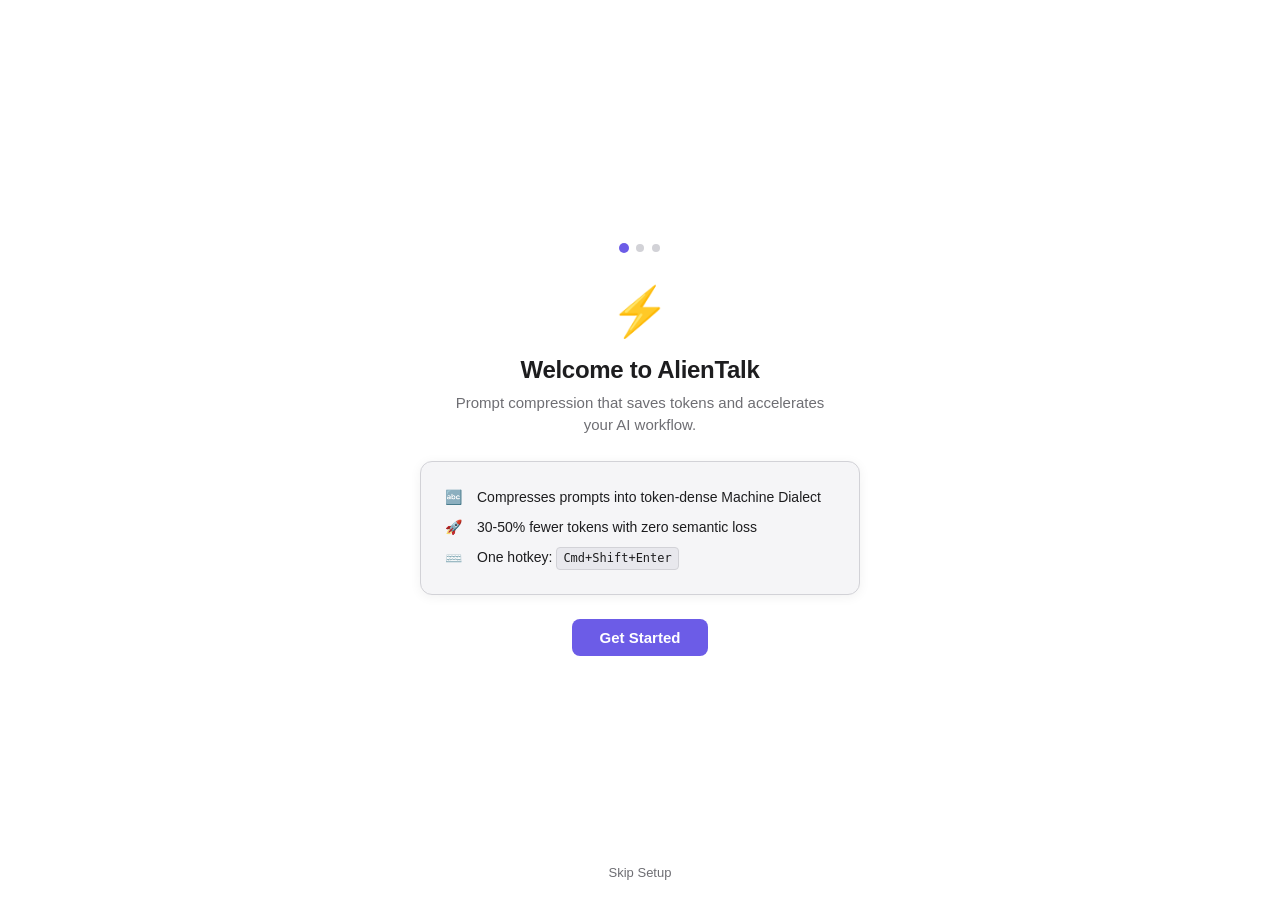
==== desktop/ui/onboarding/index.html @ 316e5a04 "feat: extract pure Rust engine crate (sharp-engine) Cargo workspace with engine/ as standalone crate" ====
<!DOCTYPE html>
<html lang="en">
<head>
  <meta charset="UTF-8">
  <meta name="viewport" content="width=device-width, initial-scale=1.0">
  <title>AlienTalk Setup</title>
  <link rel="stylesheet" href="styles.css">
</head>
<body>
  <div class="onboarding">
    <!-- Progress dots -->
    <div class="progress">
      <span class="dot active" data-step="1"></span>
      <span class="dot" data-step="2"></span>
      <span class="dot" data-step="3"></span>
    </div>

    <!-- Step 1: Welcome -->
    <div class="step active" id="step-1">
      <div class="icon">⚡</div>
      <h1>Welcome to AlienTalk</h1>
      <p class="subtitle">Prompt compression that saves tokens and accelerates your AI workflow.</p>
      <div class="info-card">
        <div class="info-row">
          <span class="info-icon">🔤</span>
          <span>Compresses prompts into token-dense Machine Dialect</span>
        </div>
        <div class="info-row">
          <span class="info-icon">🚀</span>
          <span>30-50% fewer tokens with zero semantic loss</span>
        </div>
        <div class="info-row">
          <span class="info-icon">⌨️</span>
          <span>One hotkey: <kbd>Cmd+Shift+Enter</kbd></span>
        </div>
      </div>
      <button class="btn primary" id="btn-start">Get Started</button>
    </div>

    <!-- Step 2: Extension Install -->
    <div class="step" id="step-2">
      <div class="icon">🧩</div>
      <h1>Install the Extension</h1>
      <p class="subtitle">The Chrome extension enables compression directly in ChatGPT, Claude, and other AI tools.</p>
      <div class="info-card">
        <h3>Load Unpacked (Developer Mode)</h3>
        <ol class="install-steps">
          <li>Open <code>chrome://extensions</code></li>
          <li>Enable <strong>Developer mode</strong> (top right)</li>
          <li>Click <strong>Load unpacked</strong></li>
          <li>Select the <code>extension/</code> folder from AlienTalk</li>
        </ol>
      </div>
      <div class="btn-row">
        <button class="btn secondary" id="btn-back-1">Back</button>
        <button class="btn primary" id="btn-next-2">Next</button>
      </div>
    </div>

    <!-- Step 3: Test Compress -->
    <div class="step" id="step-3">
      <div class="icon">🧪</div>
      <h1>Try It Out</h1>
      <p class="subtitle">Type a prompt below and see how AlienTalk compresses it.</p>
      <textarea id="test-input" placeholder="e.g. I want you to explain step by step how binary search works. Be concise and give examples." rows="3"></textarea>
      <button class="btn secondary compress-btn" id="btn-compress">Compress</button>
      <div id="result-area" class="result-area hidden">
        <label>Compressed:</label>
        <div id="result-text" class="result-text"></div>
      </div>
      <div class="btn-row">
        <button class="btn secondary" id="btn-back-2">Back</button>
        <button class="btn primary" id="btn-done">Done</button>
      </div>
    </div>

    <!-- Skip link -->
    <a href="#" class="skip-link" id="btn-skip">Skip Setup</a>
  </div>

  <script src="script.js"></script>
</body>
</html>
---- desktop/ui/onboarding/styles.css ----
/* AlienTalk Onboarding — clean, minimal, dark-mode aware */

:root {
  --bg: #ffffff;
  --bg-card: #f5f5f7;
  --text: #1d1d1f;
  --text-secondary: #6e6e73;
  --accent: #6c5ce7;
  --accent-hover: #5a4bd1;
  --border: #d2d2d7;
  --kbd-bg: #e8e8ed;
  --code-bg: #f0f0f3;
  --result-bg: #f0f0f3;
  --radius: 12px;
  --shadow: 0 2px 12px rgba(0, 0, 0, 0.06);
}

@media (prefers-color-scheme: dark) {
  :root {
    --bg: #1c1c1e;
    --bg-card: #2c2c2e;
    --text: #f5f5f7;
    --text-secondary: #98989d;
    --accent: #7c6cf0;
    --accent-hover: #8d7ff5;
    --border: #38383a;
    --kbd-bg: #3a3a3c;
    --code-bg: #2c2c2e;
    --result-bg: #2c2c2e;
    --shadow: 0 2px 12px rgba(0, 0, 0, 0.3);
  }
}

* {
  margin: 0;
  padding: 0;
  box-sizing: border-box;
}

body {
  font-family: -apple-system, BlinkMacSystemFont, "SF Pro Display", "Segoe UI", sans-serif;
  background: var(--bg);
  color: var(--text);
  -webkit-font-smoothing: antialiased;
  overflow: hidden;
  user-select: none;
}

.onboarding {
  display: flex;
  flex-direction: column;
  align-items: center;
  justify-content: center;
  min-height: 100vh;
  padding: 32px 40px;
  position: relative;
}

/* Progress dots */
.progress {
  display: flex;
  gap: 8px;
  margin-bottom: 32px;
}

.dot {
  width: 8px;
  height: 8px;
  border-radius: 50%;
  background: var(--border);
  transition: background 0.3s ease, transform 0.3s ease;
}

.dot.active {
  background: var(--accent);
  transform: scale(1.25);
}

.dot.done {
  background: var(--accent);
  opacity: 0.5;
}

/* Steps */
.step {
  display: none;
  flex-direction: column;
  align-items: center;
  text-align: center;
  width: 100%;
  max-width: 440px;
  animation: fadeIn 0.3s ease;
}

.step.active {
  display: flex;
}

@keyframes fadeIn {
  from { opacity: 0; transform: translateY(8px); }
  to { opacity: 1; transform: translateY(0); }
}

.icon {
  font-size: 48px;
  margin-bottom: 16px;
}

h1 {
  font-size: 24px;
  font-weight: 700;
  letter-spacing: -0.3px;
  margin-bottom: 8px;
}

.subtitle {
  font-size: 15px;
  color: var(--text-secondary);
  line-height: 1.5;
  margin-bottom: 24px;
  max-width: 380px;
}

/* Info card */
.info-card {
  background: var(--bg-card);
  border: 1px solid var(--border);
  border-radius: var(--radius);
  padding: 20px;
  width: 100%;
  margin-bottom: 24px;
  text-align: left;
  box-shadow: var(--shadow);
}

.info-card h3 {
  font-size: 14px;
  font-weight: 600;
  margin-bottom: 12px;
  color: var(--text-secondary);
  text-transform: uppercase;
  letter-spacing: 0.5px;
}

.info-row {
  display: flex;
  align-items: center;
  gap: 12px;
  font-size: 14px;
  line-height: 1.6;
  padding: 4px 0;
}

.info-icon {
  flex-shrink: 0;
  width: 24px;
  text-align: center;
}

.install-steps {
  padding-left: 20px;
  font-size: 14px;
  line-height: 1.8;
}

.install-steps li {
  padding: 2px 0;
}

kbd {
  display: inline-block;
  background: var(--kbd-bg);
  border-radius: 4px;
  padding: 1px 6px;
  font-family: "SF Mono", Menlo, monospace;
  font-size: 12px;
  border: 1px solid var(--border);
}

code {
  background: var(--code-bg);
  border-radius: 4px;
  padding: 1px 6px;
  font-family: "SF Mono", Menlo, monospace;
  font-size: 13px;
}

/* Buttons */
.btn {
  padding: 10px 28px;
  border: none;
  border-radius: 8px;
  font-size: 15px;
  font-weight: 600;
  cursor: pointer;
  transition: all 0.2s ease;
}

.btn.primary {
  background: var(--accent);
  color: #fff;
}

.btn.primary:hover {
  background: var(--accent-hover);
  transform: translateY(-1px);
}

.btn.primary:active {
  transform: translateY(0);
}

.btn.secondary {
  background: var(--bg-card);
  color: var(--text);
  border: 1px solid var(--border);
}

.btn.secondary:hover {
  background: var(--border);
}

.btn-row {
  display: flex;
  gap: 12px;
  margin-top: 0;
}

.compress-btn {
  margin-bottom: 16px;
  align-self: flex-start;
}

/* Textarea */
textarea {
  width: 100%;
  padding: 12px 16px;
  border: 1px solid var(--border);
  border-radius: var(--radius);
  background: var(--bg-card);
  color: var(--text);
  font-family: inherit;
  font-size: 14px;
  line-height: 1.5;
  resize: none;
  margin-bottom: 12px;
  transition: border-color 0.2s ease;
}

textarea:focus {
  outline: none;
  border-color: var(--accent);
}

textarea::placeholder {
  color: var(--text-secondary);
}

/* Result area */
.result-area {
  width: 100%;
  margin-bottom: 20px;
  text-align: left;
}

.result-area.hidden {
  display: none;
}

.result-area label {
  display: block;
  font-size: 12px;
  font-weight: 600;
  color: var(--text-secondary);
  text-transform: uppercase;
  letter-spacing: 0.5px;
  margin-bottom: 6px;
}

.result-text {
  background: var(--result-bg);
  border: 1px solid var(--border);
  border-radius: var(--radius);
  padding: 12px 16px;
  font-family: "SF Mono", Menlo, monospace;
  font-size: 13px;
  line-height: 1.5;
  white-space: pre-wrap;
  word-break: break-word;
  min-height: 40px;
  animation: fadeIn 0.2s ease;
}

/* Skip link */
.skip-link {
  position: absolute;
  bottom: 20px;
  font-size: 13px;
  color: var(--text-secondary);
  text-decoration: none;
  transition: color 0.2s ease;
}

.skip-link:hover {
  color: var(--text);
}
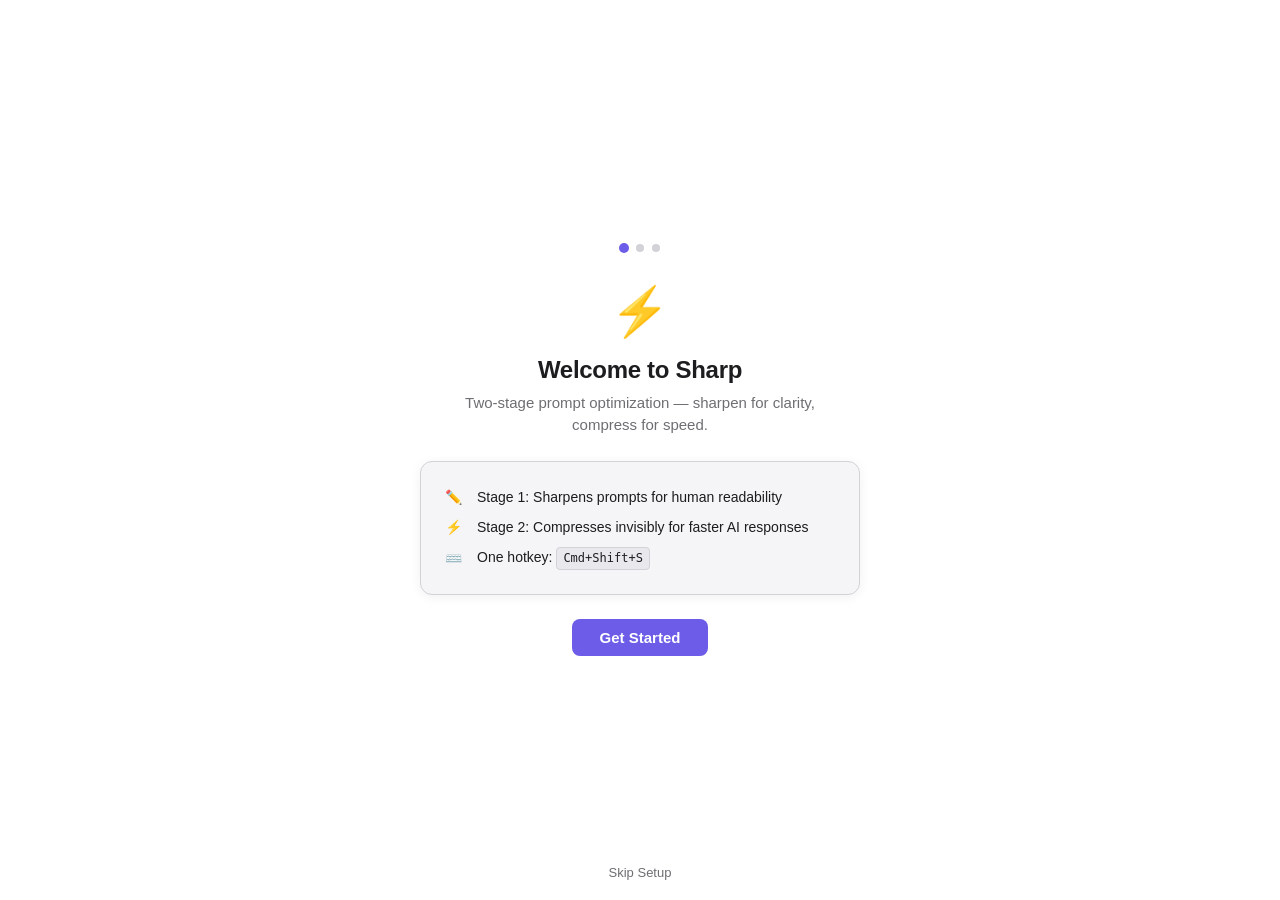
==== commit 91c136d8: "refactor: desktop uses shared engine crate, rename to Sharp Desktop bridge calls engine::process() f" ====
--- a/desktop/ui/onboarding/index.html
+++ b/desktop/ui/onboarding/index.html
@@ -3,7 +3,7 @@
 <head>
   <meta charset="UTF-8">
   <meta name="viewport" content="width=device-width, initial-scale=1.0">
-  <title>AlienTalk Setup</title>
+  <title>Sharp Setup</title>
   <link rel="stylesheet" href="styles.css">
 </head>
 <body>
@@ -18,20 +18,20 @@
     <!-- Step 1: Welcome -->
     <div class="step active" id="step-1">
       <div class="icon">⚡</div>
-      <h1>Welcome to AlienTalk</h1>
-      <p class="subtitle">Prompt compression that saves tokens and accelerates your AI workflow.</p>
+      <h1>Welcome to Sharp</h1>
+      <p class="subtitle">Two-stage prompt optimization — sharpen for clarity, compress for speed.</p>
       <div class="info-card">
         <div class="info-row">
-          <span class="info-icon">🔤</span>
-          <span>Compresses prompts into token-dense Machine Dialect</span>
+          <span class="info-icon">✏️</span>
+          <span>Stage 1: Sharpens prompts for human readability</span>
         </div>
         <div class="info-row">
-          <span class="info-icon">🚀</span>
-          <span>30-50% fewer tokens with zero semantic loss</span>
+          <span class="info-icon">⚡</span>
+          <span>Stage 2: Compresses invisibly for faster AI responses</span>
         </div>
         <div class="info-row">
           <span class="info-icon">⌨️</span>
-          <span>One hotkey: <kbd>Cmd+Shift+Enter</kbd></span>
+          <span>One hotkey: <kbd>Cmd+Shift+S</kbd></span>
         </div>
       </div>
       <button class="btn primary" id="btn-start">Get Started</button>
@@ -48,7 +48,7 @@
           <li>Open <code>chrome://extensions</code></li>
           <li>Enable <strong>Developer mode</strong> (top right)</li>
           <li>Click <strong>Load unpacked</strong></li>
-          <li>Select the <code>extension/</code> folder from AlienTalk</li>
+          <li>Select the <code>extension/</code> folder from Sharp</li>
         </ol>
       </div>
       <div class="btn-row">
@@ -61,7 +61,7 @@
     <div class="step" id="step-3">
       <div class="icon">🧪</div>
       <h1>Try It Out</h1>
-      <p class="subtitle">Type a prompt below and see how AlienTalk compresses it.</p>
+      <p class="subtitle">Type a prompt below and see how Sharp optimizes it.</p>
       <textarea id="test-input" placeholder="e.g. I want you to explain step by step how binary search works. Be concise and give examples." rows="3"></textarea>
       <button class="btn secondary compress-btn" id="btn-compress">Compress</button>
       <div id="result-area" class="result-area hidden">
--- a/desktop/ui/onboarding/styles.css
+++ b/desktop/ui/onboarding/styles.css
@@ -1,4 +1,4 @@
-/* AlienTalk Onboarding — clean, minimal, dark-mode aware */
+/* Sharp Onboarding — clean, minimal, dark-mode aware */
 
 :root {
   --bg: #ffffff;
